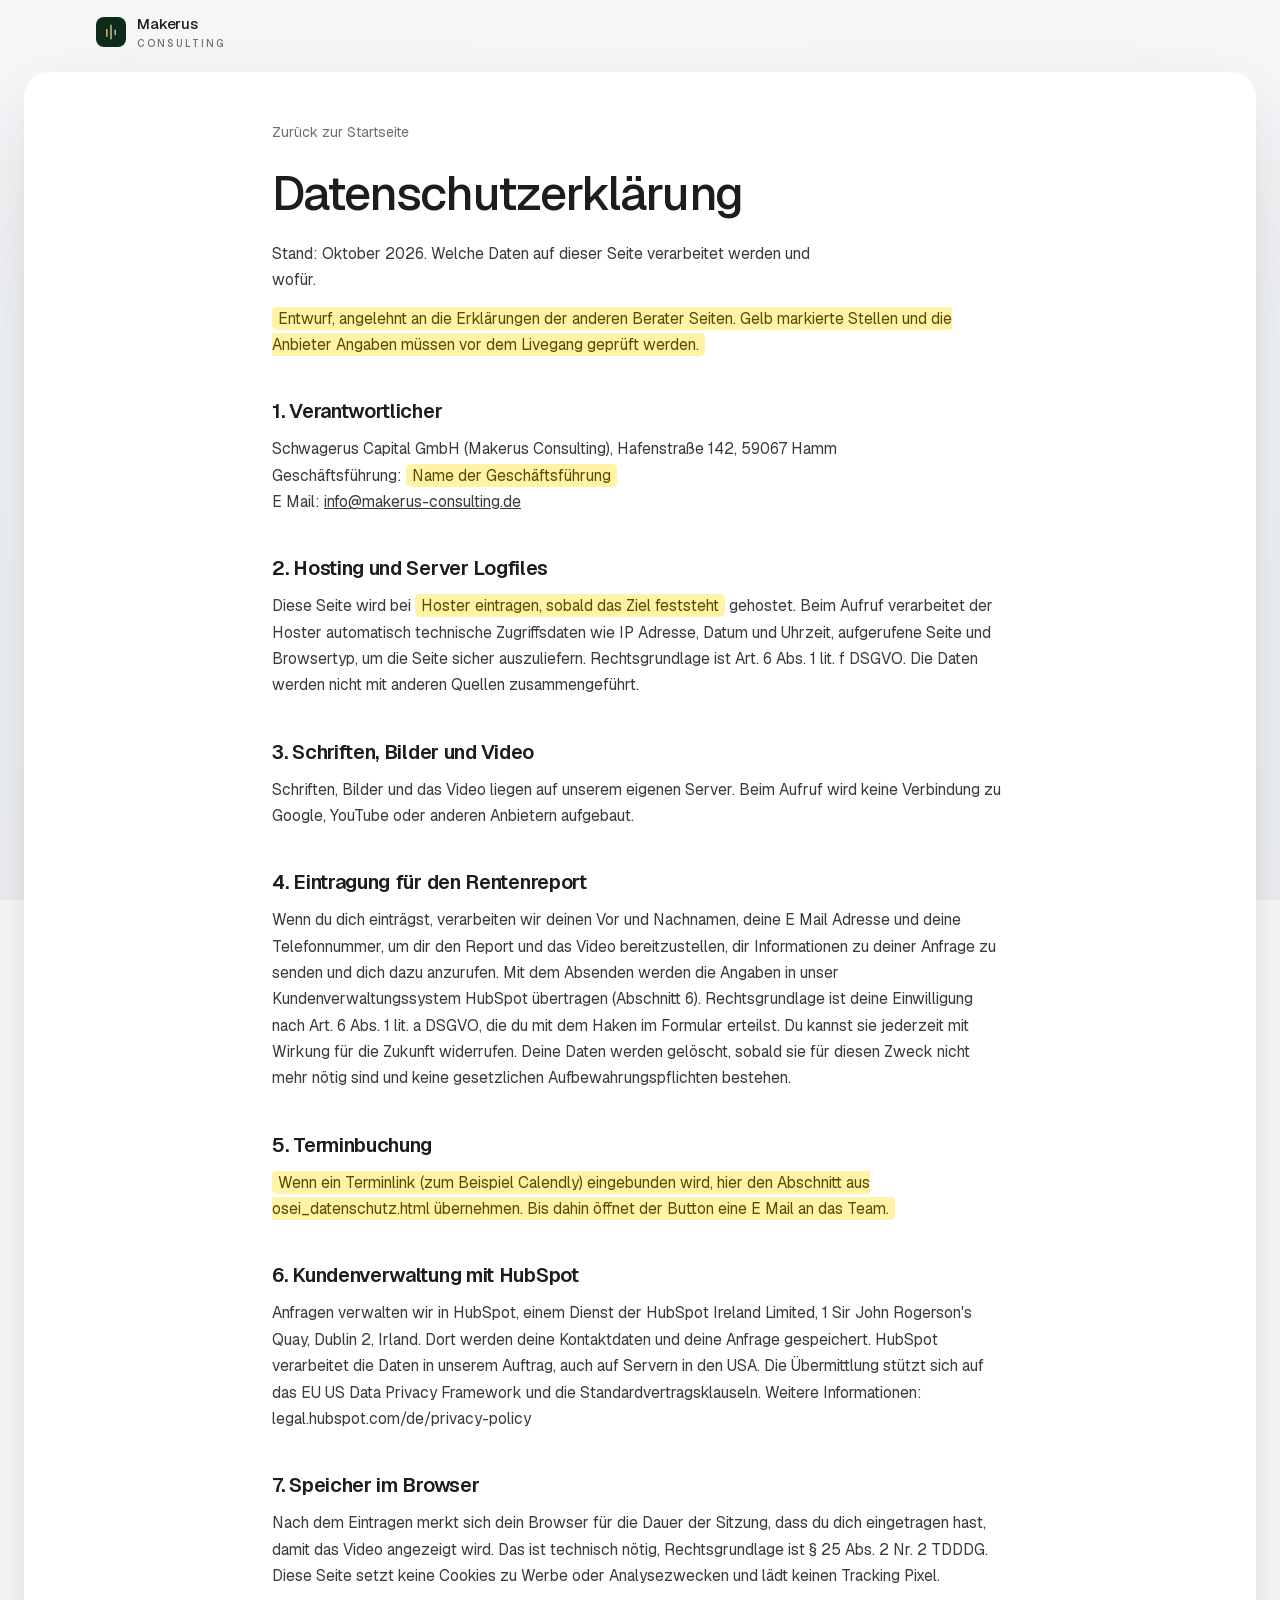
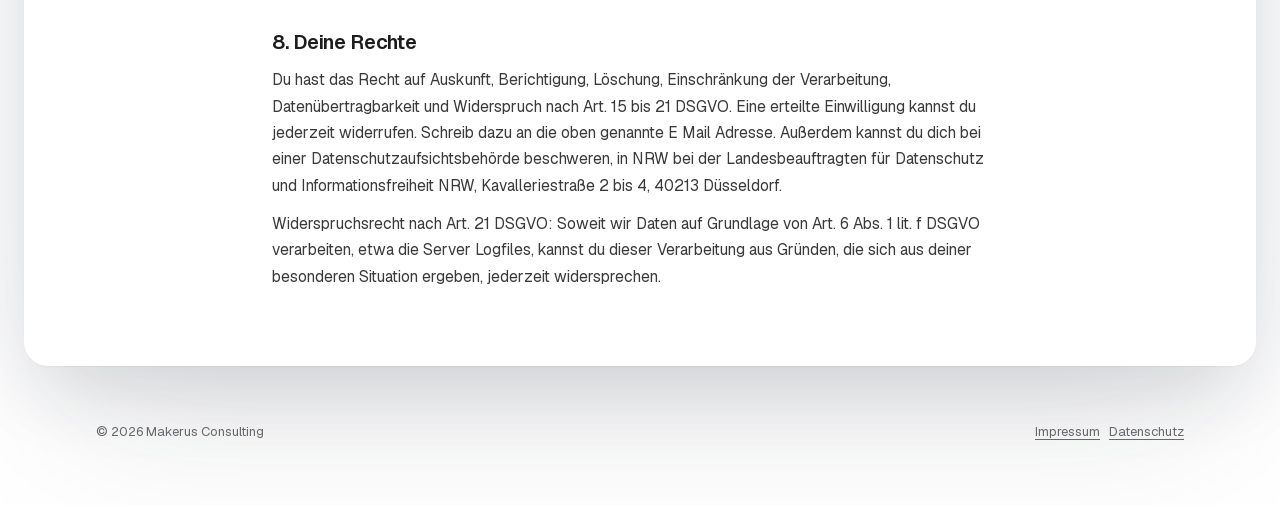
==== datenschutz.html @ aeb160dc "Opt-in Seite Vermieter werden Co-Authored-By: Claude Opus 5.5 <noreply@anthropic.com>" ====
<!doctype html>
<html lang="de">
<head>
<meta charset="utf-8">
<meta name="viewport" content="width=device-width,initial-scale=1">
<title>Datenschutz · Makerus Consulting</title>
<meta name="robots" content="noindex,nofollow">
<link rel="icon" href="data:image/svg+xml,%3Csvg xmlns='http://www.w3.org/2000/svg' viewBox='0 0 32 32'%3E%3Crect width='32' height='32' rx='8' fill='%230f291a'/%3E%3Cg stroke='%23c8bd8f' stroke-width='2' stroke-linecap='round'%3E%3Cpath d='M10 22V12M16 24V8M22 20V13'/%3E%3C/g%3E%3C/svg%3E">
<link rel="stylesheet" href="assets/site.css">
</head>
<body>
<header class="site-header"><div class="wrap in">
  <a class="brand" href="index.html"><span class="mark"><svg viewBox="0 0 24 24" fill="none" stroke="#c8bd8f" stroke-width="1.8" stroke-linecap="round"><path d="M7 17V9M12 20V4M17 15V10"/></svg></span><span>Makerus<small>CONSULTING</small></span></a>
</div></header>
<main class="sheet"><div class="wrap"><article class="doc">
<a class="back" href="index.html">Zurück zur Startseite</a>
<h1 class="display">Datenschutzerklärung</h1>
<p class="lead">Stand: Oktober 2026. Welche Daten auf dieser Seite verarbeitet werden und wofür.</p>
<p class="small"><mark class="luecke">Entwurf, angelehnt an die Erklärungen der anderen Berater Seiten. Gelb markierte Stellen und die Anbieter Angaben müssen vor dem Livegang geprüft werden.</mark></p>

<h2>1. Verantwortlicher</h2>
<p>Schwagerus Capital GmbH (Makerus Consulting), Hafenstraße 142, 59067 Hamm<br>Geschäftsführung: <mark class="luecke">Name der Geschäftsführung</mark><br>E Mail: <a data-mail href="#">info@makerus-consulting.de</a></p>

<h2>2. Hosting und Server Logfiles</h2>
<p>Diese Seite wird bei <mark class="luecke">Hoster eintragen, sobald das Ziel feststeht</mark> gehostet. Beim Aufruf verarbeitet der Hoster automatisch technische Zugriffsdaten wie IP Adresse, Datum und Uhrzeit, aufgerufene Seite und Browsertyp, um die Seite sicher auszuliefern. Rechtsgrundlage ist Art. 6 Abs. 1 lit. f DSGVO. Die Daten werden nicht mit anderen Quellen zusammengeführt.</p>

<h2>3. Schriften, Bilder und Video</h2>
<p>Schriften, Bilder und das Video liegen auf unserem eigenen Server. Beim Aufruf wird keine Verbindung zu Google, YouTube oder anderen Anbietern aufgebaut.</p>

<h2>4. Eintragung für den Rentenreport</h2>
<p>Wenn du dich einträgst, verarbeiten wir deinen Vor und Nachnamen, deine E Mail Adresse und deine Telefonnummer, um dir den Report und das Video bereitzustellen, dir Informationen zu deiner Anfrage zu senden und dich dazu anzurufen. Mit dem Absenden werden die Angaben in unser Kundenverwaltungssystem HubSpot übertragen (Abschnitt 6). Rechtsgrundlage ist deine Einwilligung nach Art. 6 Abs. 1 lit. a DSGVO, die du mit dem Haken im Formular erteilst. Du kannst sie jederzeit mit Wirkung für die Zukunft widerrufen. Deine Daten werden gelöscht, sobald sie für diesen Zweck nicht mehr nötig sind und keine gesetzlichen Aufbewahrungspflichten bestehen.</p>

<h2>5. Terminbuchung</h2>
<p><mark class="luecke">Wenn ein Terminlink (zum Beispiel Calendly) eingebunden wird, hier den Abschnitt aus osei_datenschutz.html übernehmen. Bis dahin öffnet der Button eine E Mail an das Team.</mark></p>

<h2>6. Kundenverwaltung mit HubSpot</h2>
<p>Anfragen verwalten wir in HubSpot, einem Dienst der HubSpot Ireland Limited, 1 Sir John Rogerson's Quay, Dublin 2, Irland. Dort werden deine Kontaktdaten und deine Anfrage gespeichert. HubSpot verarbeitet die Daten in unserem Auftrag, auch auf Servern in den USA. Die Übermittlung stützt sich auf das EU US Data Privacy Framework und die Standardvertragsklauseln. Weitere Informationen: legal.hubspot.com/de/privacy-policy</p>

<h2>7. Speicher im Browser</h2>
<p>Nach dem Eintragen merkt sich dein Browser für die Dauer der Sitzung, dass du dich eingetragen hast, damit das Video angezeigt wird. Das ist technisch nötig, Rechtsgrundlage ist § 25 Abs. 2 Nr. 2 TDDDG. Diese Seite setzt keine Cookies zu Werbe oder Analysezwecken und lädt keinen Tracking Pixel.</p>

<h2>8. Deine Rechte</h2>
<p>Du hast das Recht auf Auskunft, Berichtigung, Löschung, Einschränkung der Verarbeitung, Datenübertragbarkeit und Widerspruch nach Art. 15 bis 21 DSGVO. Eine erteilte Einwilligung kannst du jederzeit widerrufen. Schreib dazu an die oben genannte E Mail Adresse. Außerdem kannst du dich bei einer Datenschutzaufsichtsbehörde beschweren, in NRW bei der Landesbeauftragten für Datenschutz und Informationsfreiheit NRW, Kavalleriestraße 2 bis 4, 40213 Düsseldorf.</p>
<p>Widerspruchsrecht nach Art. 21 DSGVO: Soweit wir Daten auf Grundlage von Art. 6 Abs. 1 lit. f DSGVO verarbeiten, etwa die Server Logfiles, kannst du dieser Verarbeitung aus Gründen, die sich aus deiner besonderen Situation ergeben, jederzeit widersprechen.</p>

</article></div></main>
<footer class="site-footer"><div class="row"><div>© 2026 Makerus Consulting</div><div><a href="impressum.html">Impressum</a> &nbsp; <a href="datenschutz.html">Datenschutz</a></div></div></footer>
<script src="assets/config.js"></script><script src="assets/site.js"></script>
</body>
</html>
---- assets/site.css ----
/* Rentenreport Landingpage für Robert Schwagerus / Makerus Consulting.
   Gerüst von krmqntno.github.io: heller Studioboden, weißes Blatt mit weichem
   Schatten, Geist 500 eng gesetzt, grauer Instrument Serif Nachsatz.
   Farben von Makerus, aus dem Cover des Reports gemessen. */

@font-face{font-family:Geist;font-style:normal;font-weight:100 900;font-display:swap;src:url(fonts/geist-cyrillic.woff2) format("woff2");unicode-range:U+460-52F,U+1C80-1C8A,U+20B4,U+2DE0-2DFF,U+A640-A69F,U+FE2E-FE2F}
@font-face{font-family:Geist;font-style:normal;font-weight:100 900;font-display:swap;src:url(fonts/geist-latin-ext.woff2) format("woff2");unicode-range:U+100-2BA,U+2BD-2C5,U+2C7-2CC,U+2CE-2D7,U+2DD-2FF,U+304,U+308,U+329,U+1D00-1DBF,U+1E00-1E9F,U+1EF2-1EFF,U+2020,U+20A0-20AB,U+20AD-20C0,U+2113,U+2C60-2C7F,U+A720-A7FF}
@font-face{font-family:Geist;font-style:normal;font-weight:100 900;font-display:swap;src:url(fonts/geist-latin.woff2) format("woff2");unicode-range:U+??,U+131,U+152-153,U+2BB-2BC,U+2C6,U+2DA,U+2DC,U+304,U+308,U+329,U+2000-206F,U+20AC,U+2122,U+2191,U+2193,U+2212,U+2215,U+FEFF,U+FFFD}
@font-face{font-family:"Instrument Serif";font-style:italic;font-weight:400;font-display:swap;src:url(fonts/instrument-serif-italic-latin-ext.woff2) format("woff2");unicode-range:U+100-2BA,U+2BD-2C5,U+2C7-2CC,U+2CE-2D7,U+2DD-2FF,U+304,U+308,U+329,U+1D00-1DBF,U+1E00-1E9F,U+1EF2-1EFF,U+2020,U+20A0-20AB,U+20AD-20C0,U+2113,U+2C60-2C7F,U+A720-A7FF}
@font-face{font-family:"Instrument Serif";font-style:italic;font-weight:400;font-display:swap;src:url(fonts/instrument-serif-italic-latin.woff2) format("woff2");unicode-range:U+??,U+131,U+152-153,U+2BB-2BC,U+2C6,U+2DA,U+2DC,U+304,U+308,U+329,U+2000-206F,U+20AC,U+2122,U+2191,U+2193,U+2212,U+2215,U+FEFF,U+FFFD}

:root{
  --bg:#fff; --fg:#1d1d1f; --muted:#6e6e73; --border:#e5e5ea; --secondary:#f5f5f7;
  --page:#f2f3f6; --floor-mid:#f9fbfb; --tail:#8b8b92; --ink:26,33,51;
  --green:#0f291a; --green-2:#17402b; --green-3:#245a3c;
  --gold:#c8bd8f; --gold-ink:#7d7343; --gold-soft:#f4f0e1;
  --danger:#c0392b;
  --font-sans:Geist,-apple-system,BlinkMacSystemFont,"Helvetica Neue",Arial,sans-serif;
  --font-serif:"Instrument Serif",Georgia,serif;
}
*{box-sizing:border-box;border-color:var(--border)}
html{scroll-behavior:smooth;scroll-padding-top:5rem}
html,body{overflow-x:clip}
body{
  margin:0;color:var(--fg);font-family:var(--font-sans);-webkit-font-smoothing:antialiased;
  background:radial-gradient(120% 90% at 50% 45%,var(--floor-mid) 0%,var(--page) 100%) fixed;
  line-height:1.5;
}
img,video{max-width:100%;display:block}
a{color:inherit}
button{font:inherit;cursor:pointer}
.wrap{width:100%;max-width:72rem;margin:0 auto;padding:0 20px}
.hero-grid,.numbers,.teaser,.person,.vgrid,.paths,.cards,.next,.stats{grid-template-columns:minmax(0,1fr)}
@media(min-width:640px){.wrap{padding:0 32px}}

/* Typografie */
.display{font-weight:500;letter-spacing:-.035em;line-height:1.04;margin:0}
.tail{font-family:var(--font-serif);font-style:italic;font-weight:400;color:var(--tail);letter-spacing:-.01em;font-size:1.1em;line-height:1.05}
.display .tail{padding-bottom:.1em}
.eyebrow{font-size:12px;font-weight:600;letter-spacing:.16em;text-transform:uppercase;color:var(--gold-ink);margin:0 0 18px;display:flex;align-items:center;gap:10px}
.eyebrow::before{content:"";width:28px;height:2px;background:var(--gold);border-radius:2px}
h2.display{font-size:clamp(30px,4.6vw,48px)}
.lead{font-size:clamp(17px,2vw,19px);line-height:1.6;color:var(--muted);max-width:34rem;margin:0}
.small{font-size:13px;line-height:1.55;color:var(--muted)}
mark.luecke{background:#fff3a8;color:#5a4a00;padding:1px 6px;border-radius:5px}

/* Kopf */
.site-header{position:sticky;top:0;z-index:50;transition:background .25s,backdrop-filter .25s}
.site-header.scrolled{background:rgba(246,247,249,.78);backdrop-filter:blur(20px);-webkit-backdrop-filter:blur(20px)}
.site-header .in{display:flex;height:64px;align-items:center;justify-content:space-between}
.brand{display:inline-flex;align-items:center;gap:11px;text-decoration:none;font-size:15px;font-weight:500;letter-spacing:-.01em}
.mark{display:inline-flex;width:30px;height:30px;border-radius:8px;background:var(--green);align-items:center;justify-content:center}
.mark svg{width:20px;height:20px}
.brand small{display:block;font-size:10px;letter-spacing:.2em;color:var(--muted);font-weight:500;margin-top:1px}
.nav{display:none;gap:28px}
.nav a{font-size:14px;color:var(--muted);text-decoration:none;transition:color .2s}
.nav a:hover{color:var(--fg)}
@media(min-width:860px){.nav{display:flex}}
.pill-sm{display:none;height:38px;align-items:center;padding:0 18px;border-radius:999px;background:var(--green);color:#fff;font-size:14px;font-weight:500;text-decoration:none;transition:filter .2s}
.pill-sm:hover{filter:brightness(1.3)}
@media(min-width:640px){.pill-sm{display:inline-flex}}

/* Das Blatt */
.sheet{
  position:relative;margin:8px auto 0;width:calc(100% - 24px);max-width:1280px;background:var(--bg);border-radius:20px;
  box-shadow:0 1px 2px rgba(var(--ink),.04),0 30px 80px -10px rgba(var(--ink),.14),0 80px 160px -40px rgba(var(--ink),.12);
}
@media(min-width:640px){.sheet{width:calc(100% - 48px);border-radius:24px}}
section{position:relative}
.band{padding:72px 0}
@media(min-width:760px){.band{padding:104px 0}}
.band + .band{border-top:1px solid var(--border)}
.head{margin-bottom:44px;max-width:44rem}
.head .lead{margin-top:18px}
.display + .lead{margin-top:22px}

/* Buttons */
.btn{
  display:inline-flex;height:54px;align-items:center;justify-content:center;gap:10px;padding:0 30px;border:0;border-radius:999px;
  background:var(--green);color:#fff;font-size:16px;font-weight:500;text-decoration:none;
  box-shadow:0 10px 24px -8px rgba(15,41,26,.5);transition:filter .2s,transform .15s;
}
.btn:hover{filter:brightness(1.35)}
.btn:active{transform:scale(.98)}
.btn[disabled]{opacity:.6;pointer-events:none}
.btn.ghost{background:#fff;color:var(--fg);border:1px solid var(--border);box-shadow:none}
.btn.ghost:hover{background:var(--secondary);filter:none}
.btn.gold{background:var(--gold);color:var(--green);box-shadow:0 10px 24px -8px rgba(125,115,67,.5)}
.btn.block{width:100%}
.btn svg{width:18px;height:18px}

/* Hero */
.hero{padding:44px 0 56px}
@media(min-width:760px){.hero{padding:76px 0 88px}}
.hero-grid{display:grid;gap:48px;align-items:center}
@media(min-width:980px){.hero-grid{grid-template-columns:minmax(0,1.02fr) minmax(0,.98fr);gap:32px;align-items:start}.hero-grid .stage{margin-top:8px}}
.hero h1{font-size:clamp(28px,8.3vw,64px)}
@media(min-width:980px){.hero h1{font-size:clamp(40px,3.7vw,56px)}}
.hero .lead{margin-top:22px}
.hero-facts{display:flex;flex-wrap:wrap;gap:8px 18px;margin:26px 0 0;padding:0;list-style:none;font-size:14px;color:var(--muted)}
.hero-facts li{display:inline-flex;align-items:center;gap:8px}
.hero-facts svg{width:16px;height:16px;color:var(--green-3)}

/* Formular */
.lead-card{
  margin-top:30px;padding:22px;max-width:30rem;border:1px solid var(--border);border-radius:22px;background:#fff;
  box-shadow:0 12px 30px -12px rgba(var(--ink),.22);
}
.lead-card h3{margin:0 0 4px;font-size:17px;font-weight:600;letter-spacing:-.01em}
.lead-card .sub{margin:0 0 16px;font-size:14px;color:var(--muted)}
.field{margin-bottom:12px}
.field label.lbl{display:block;margin-bottom:6px;font-size:13px;font-weight:500;color:#3a3a3c}
.field input[type=text],.field input[type=email],.field input[type=tel]{
  width:100%;height:52px;padding:0 16px;border:1px solid var(--border);border-radius:14px;background:#fff;color:var(--fg);
  font:inherit;font-size:16px;transition:border-color .2s,box-shadow .2s;
}
.field input:focus{outline:none;border-color:var(--green-3);box-shadow:0 0 0 4px rgba(36,90,60,.14)}
.field.err input{border-color:var(--danger);box-shadow:0 0 0 4px rgba(192,57,43,.1)}
.msg{display:none;margin:6px 2px 0;font-size:13px;color:var(--danger)}
.field.err .msg{display:block}
.consent{display:flex;gap:11px;align-items:flex-start;margin:14px 0 16px;font-size:12.5px;line-height:1.5;color:var(--muted);cursor:pointer}
.consent input{appearance:none;-webkit-appearance:none;flex:none;width:20px;height:20px;margin:1px 0 0;border:1.5px solid #c7c7cc;border-radius:6px;background:#fff;display:grid;place-content:center;cursor:pointer;transition:all .15s}
.consent input::after{content:"";width:10px;height:10px;transform:scale(0);transition:transform .15s;background:#fff;clip-path:polygon(14% 44%,0 65%,50% 100%,100% 16%,80% 0%,43% 62%)}
.consent input:checked{background:var(--green);border-color:var(--green)}
.consent input:checked::after{transform:scale(1)}
.consent.err{color:var(--danger)}
.consent.err input{border-color:var(--danger)}
.consent a{color:var(--fg)}
.form-note{margin:12px 0 0;font-size:12px;color:var(--muted);text-align:center}
.form-error{display:none;margin:12px 0 0;padding:12px 14px;border-radius:12px;background:#fdecea;color:#8a2a1e;font-size:13.5px}
.form-error.on{display:block}

/* Cover Bühne */
.stage{position:relative;height:470px;margin-top:-18px;perspective:1700px;display:flex;align-items:center;justify-content:center}
@media(min-width:980px){.stage{height:640px;margin-top:0}}
.book{
  --rx:7deg;--ry:-22deg;
  position:relative;width:min(290px,64vw);aspect-ratio:1272/1800;transform-style:preserve-3d;
  transform:rotateX(var(--rx)) rotateY(var(--ry)) rotateZ(1.5deg);transition:transform .25s ease-out;
  animation:float 7s ease-in-out infinite;
}
@media(min-width:980px){.book{width:340px}}
@keyframes float{0%,100%{translate:0 0}50%{translate:0 -12px}}
.book .face{position:absolute;inset:0;border-radius:4px 8px 8px 4px;overflow:hidden;backface-visibility:hidden;box-shadow:0 0 0 1px rgba(15,41,26,.18)}
.book .face img{width:100%;height:100%;object-fit:cover}
.book .face::after{content:"";position:absolute;inset:0;background:linear-gradient(105deg,rgba(255,255,255,.2) 0%,transparent 32%,transparent 70%,rgba(0,0,0,.18) 100%);pointer-events:none}
.book .pages{position:absolute;top:2px;bottom:2px;right:0;width:20px;transform-origin:left center;transform:rotateY(90deg);
  background:repeating-linear-gradient(90deg,#f4f0e1 0 2px,#d7d1b9 2px 3px);border-radius:0 3px 3px 0}
.book .back{position:absolute;inset:0;transform:translateZ(-20px);background:var(--green);border-radius:4px 8px 8px 4px}
.book-shadow{position:absolute;left:50%;bottom:6%;width:62%;height:36px;transform:translateX(-46%);background:radial-gradient(closest-side,rgba(var(--ink),.34),transparent);filter:blur(10px);animation:shadowp 7s ease-in-out infinite}
@keyframes shadowp{0%,100%{opacity:1;scale:1}50%{opacity:.7;scale:.94}}
.tile{
  position:absolute;z-index:3;padding:14px 18px;border:1px solid var(--border);border-radius:18px;background:#fff;
  box-shadow:0 2px 4px rgba(var(--ink),.08),0 18px 40px -8px rgba(var(--ink),.3);
  transform:translate3d(calc(var(--px,0)*var(--d,10)*1px),calc(var(--py,0)*var(--d,10)*1px),0);transition:transform .25s ease-out;
}
.tile b{display:block;font-size:30px;font-weight:500;letter-spacing:-.035em;line-height:1.05;font-variant-numeric:tabular-nums}
.tile span{display:block;margin-top:4px;font-size:12.5px;color:var(--muted);max-width:11rem;line-height:1.35}
.tile.gap{top:8%;left:0;--d:14}
.tile.gap b{color:var(--green-3)}
.tile.rente{bottom:14%;left:-2%;--d:-10}
.tile.bedarf{top:30%;right:-2%;--d:18}
@media(max-width:979px){.tile.gap{left:2%}.tile.rente{left:2%}.tile.bedarf{right:2%}}
@media(max-width:520px){.tile{padding:10px 13px}.tile b{font-size:23px}.tile span{font-size:11.5px;max-width:8.5rem}.tile.bedarf{top:4%;right:0}.tile.gap{top:34%}.tile.rente{bottom:8%}}

/* Zahlen */
.numbers{display:grid;gap:44px}
@media(min-width:980px){.numbers{grid-template-columns:minmax(0,.9fr) minmax(0,1.1fr);gap:72px;align-items:center}}
.gapchart{padding:28px;border:1px solid var(--border);border-radius:24px;background:#fff;box-shadow:0 12px 30px -12px rgba(var(--ink),.18)}
.gapchart .cap{display:flex;justify-content:space-between;align-items:baseline;font-size:13px;color:var(--muted);margin-bottom:12px}
.bar{display:flex;height:76px;border-radius:16px;overflow:hidden;background:var(--secondary)}
.bar .seg{display:flex;flex-direction:column;justify-content:center;padding:0 18px;width:0;transition:width 1.2s cubic-bezier(.2,.8,.2,1);overflow:hidden;white-space:nowrap}
.bar .seg b{font-size:22px;font-weight:500;letter-spacing:-.03em;line-height:1.1}
.bar .seg small{font-size:12px;opacity:.78}
.bar .rente{background:var(--green);color:#fff}
.bar .luecke{background:repeating-linear-gradient(135deg,var(--gold) 0 10px,#d6cca3 10px 20px);color:var(--green)}
.in .bar .rente{width:74%}
.in .bar .luecke{width:26%;transition-delay:.35s}
.ledger{margin:24px 0 0;padding:0;list-style:none}
.ledger li{display:flex;justify-content:space-between;gap:16px;padding:13px 0;border-top:1px solid var(--border);font-size:15px}
.ledger li span:first-child{color:var(--muted)}
.ledger li b{font-weight:500;font-variant-numeric:tabular-nums}
.ledger li.key{color:var(--green-3)}
.ledger li.key span:first-child{color:var(--green-3);font-weight:500}
.ledger li.key b{font-weight:600}
.foot{margin:18px 0 0}

/* Zeilen Tabelle */
.table-wrap{border:1px solid var(--border);border-radius:24px;overflow:hidden;background:#fff;box-shadow:0 12px 30px -12px rgba(var(--ink),.14)}
table.rows{width:100%;border-collapse:collapse;font-variant-numeric:tabular-nums}
table.rows th,table.rows td{padding:16px 18px;text-align:right;font-size:15px;border-bottom:1px solid var(--border)}
table.rows th:first-child,table.rows td:first-child{text-align:left}
table.rows thead th{font-size:11px;letter-spacing:.12em;text-transform:uppercase;color:var(--muted);font-weight:600;background:var(--secondary);padding:14px 18px}
table.rows tbody tr:last-child td{border-bottom:0}
table.rows td:last-child{font-weight:600;color:var(--green-3)}
table.rows tr.hl td{background:var(--gold-soft);font-weight:500}
table.rows tr.hl td:first-child{box-shadow:inset 3px 0 0 var(--gold-ink)}
@media(max-width:620px){table.rows th,table.rows td{padding:13px 10px;font-size:13px}table.rows thead th{font-size:9.5px;letter-spacing:.06em}}

/* Zwei Wege */
.paths{display:grid;gap:16px}
@media(min-width:820px){.paths{grid-template-columns:1fr 1fr;gap:20px}}
.path{padding:30px;border:1px solid var(--border);border-radius:24px;background:#fff}
.path.b{background:var(--green);border-color:var(--green);color:#fff;box-shadow:0 30px 60px -24px rgba(15,41,26,.55)}
.path .tag{font-size:11px;font-weight:600;letter-spacing:.16em;text-transform:uppercase;color:var(--gold-ink)}
.path.b .tag{color:var(--gold)}
.path h3{margin:10px 0 18px;font-size:22px;font-weight:500;letter-spacing:-.02em}
.path .big{font-size:clamp(40px,5vw,56px);font-weight:500;letter-spacing:-.04em;line-height:1;font-variant-numeric:tabular-nums}
.path p{margin:12px 0 0;font-size:15px;color:var(--muted)}
.path.b p{color:rgba(255,255,255,.72)}
.path .calc{margin-top:18px;padding-top:16px;border-top:1px solid var(--border);font-size:14px;color:var(--muted)}
.path.b .calc{border-color:rgba(255,255,255,.16);color:rgba(255,255,255,.72)}

/* Inhalt */
.cards{display:grid;gap:14px}
@media(min-width:640px){.cards{grid-template-columns:1fr 1fr}}
@media(min-width:980px){.cards{grid-template-columns:repeat(3,1fr)}}
.card{padding:26px;border:1px solid var(--border);border-radius:22px;background:#fff;transition:transform .25s,box-shadow .25s}
.card:hover{transform:translateY(-3px);box-shadow:0 18px 40px -14px rgba(var(--ink),.2)}
.card .pg{display:inline-flex;height:26px;align-items:center;padding:0 11px;border-radius:999px;background:var(--gold-soft);color:var(--gold-ink);font-size:12px;font-weight:600;letter-spacing:.04em}
.card h3{margin:16px 0 8px;font-size:20px;font-weight:500;letter-spacing:-.02em}
.card p{margin:0;font-size:15px;line-height:1.55;color:var(--muted)}

/* Video Teaser */
.teaser{display:grid;gap:36px;align-items:center}
@media(min-width:980px){.teaser{grid-template-columns:minmax(0,.9fr) minmax(0,1.1fr);gap:64px}}
.locked{position:relative;aspect-ratio:16/9;border-radius:22px;overflow:hidden;background:var(--green);box-shadow:0 30px 60px -24px rgba(15,41,26,.5);cursor:pointer;border:0;padding:0;width:100%;display:block}
.locked img{width:100%;height:100%;object-fit:cover;filter:blur(7px) saturate(.9);transform:scale(1.06)}
.locked::after{content:"";position:absolute;inset:0;background:linear-gradient(180deg,rgba(15,41,26,.25),rgba(15,41,26,.65))}
.locked .ctr{position:absolute;inset:0;z-index:2;display:flex;flex-direction:column;align-items:center;justify-content:center;gap:12px;color:#fff;text-align:center;padding:20px}
.locked .lock{display:grid;place-items:center;width:68px;height:68px;border-radius:50%;background:rgba(255,255,255,.14);backdrop-filter:blur(10px);-webkit-backdrop-filter:blur(10px);border:1px solid rgba(255,255,255,.3)}
.locked .lock svg{width:26px;height:26px}
.locked .ctr b{font-size:18px;font-weight:500;letter-spacing:-.01em}
.locked .ctr span{font-size:13px;opacity:.78}
.dur{position:absolute;z-index:2;right:14px;bottom:14px;padding:4px 10px;border-radius:8px;background:rgba(0,0,0,.55);color:#fff;font-size:12px;font-weight:500;font-variant-numeric:tabular-nums}
.checks{margin:26px 0 0;padding:0;list-style:none;display:grid;gap:12px}
.checks li{display:flex;gap:12px;align-items:flex-start;font-size:16px}
.checks svg{flex:none;width:22px;height:22px;margin-top:1px;color:var(--green-3)}

/* Robert */
.person{display:grid;gap:40px;align-items:center}
@media(min-width:900px){.person{grid-template-columns:minmax(0,.8fr) minmax(0,1.2fr);gap:72px}}
.portrait{position:relative;max-width:380px;border-radius:24px;overflow:hidden;box-shadow:0 30px 60px -24px rgba(var(--ink),.35)}
.portrait img{width:100%;height:auto;aspect-ratio:1/1.08;object-fit:cover;object-position:50% 18%}
.slogan{margin:26px 0 0}
.stats{display:grid;gap:12px;margin-top:34px}
@media(min-width:640px){.stats{grid-template-columns:repeat(3,1fr)}}
.stat{padding:18px 20px;border:1px solid var(--border);border-radius:18px;background:#fff;box-shadow:0 12px 30px -12px rgba(var(--ink),.18)}
.stat b{display:block;font-size:32px;font-weight:500;letter-spacing:-.035em;line-height:1.05;font-variant-numeric:tabular-nums}
.stat span{display:block;margin-top:6px;font-size:13.5px;color:var(--muted);line-height:1.4}

/* FAQ */
.faq{max-width:52rem}
details{border-top:1px solid var(--border)}
details:last-child{border-bottom:1px solid var(--border)}
summary{display:flex;justify-content:space-between;align-items:center;gap:20px;padding:22px 0;font-size:18px;font-weight:500;letter-spacing:-.015em;cursor:pointer;list-style:none}
summary::-webkit-details-marker{display:none}
summary svg{flex:none;width:20px;height:20px;color:var(--muted);transition:transform .25s}
details[open] summary svg{transform:rotate(45deg)}
details p{margin:0 0 24px;max-width:42rem;font-size:16px;line-height:1.65;color:var(--muted)}

/* Abschluss */
.final{margin:56px 0 0;padding:44px 24px;border-radius:24px;background:var(--green);color:#fff;text-align:center;position:relative;overflow:hidden}
@media(min-width:760px){.final{padding:72px 48px}}
.final::before{content:"";position:absolute;inset:-40% -10% auto -10%;height:80%;background:radial-gradient(closest-side,rgba(200,189,143,.22),transparent);pointer-events:none}
.final .tail{color:var(--gold)}
.final h2{position:relative;font-size:clamp(30px,4.6vw,48px);margin:0 auto}
.final .lead{position:relative;color:rgba(255,255,255,.72);margin:18px auto 0}
.final .lead-card{position:relative;margin:30px auto 0;text-align:left;color:var(--fg)}

/* Fuß */
.site-footer{max-width:72rem;margin:0 auto;padding:44px 20px 56px;font-size:13px;color:var(--muted)}
@media(min-width:640px){.site-footer{padding:56px 32px 64px}}
.site-footer .row{display:flex;flex-wrap:wrap;justify-content:space-between;gap:16px 40px}
.site-footer a{color:var(--muted);text-underline-offset:3px}
.site-footer a:hover{color:var(--fg)}
.site-footer .legal{margin:22px 0 0;max-width:46rem;line-height:1.6}
.by{margin-top:22px;padding-top:18px;border-top:1px solid #dcdde2;font-size:12.5px}

/* Video Seite */
.steps{display:flex;flex-wrap:wrap;gap:8px;margin:0 0 26px;padding:0;list-style:none}
.steps li{display:inline-flex;align-items:center;gap:9px;height:34px;padding:0 14px 0 6px;border:1px solid var(--border);border-radius:999px;background:#fff;font-size:13px;color:var(--muted)}
.steps li i{display:grid;place-items:center;width:22px;height:22px;border-radius:50%;background:var(--secondary);font-style:normal;font-size:11.5px;font-weight:600}
.steps li.on{color:var(--fg);border-color:#cfd3d9}
.steps li.on i{background:var(--green);color:#fff}
.thanks{padding:36px 0 56px}
@media(min-width:760px){.thanks{padding:64px 0 80px}}
.thanks h1{font-size:clamp(36px,5.4vw,60px)}
.vgrid{display:grid;gap:28px;margin-top:40px}
@media(min-width:1000px){.vgrid{grid-template-columns:minmax(0,1.7fr) minmax(0,1fr);align-items:start}}
.player{position:relative;aspect-ratio:16/9;border-radius:22px;overflow:hidden;background:#000;box-shadow:0 30px 70px -24px rgba(var(--ink),.45)}
.player video{width:100%;height:100%;object-fit:contain;background:#000}
.player .play{position:absolute;inset:0;z-index:2;display:grid;place-items:center;border:0;background:linear-gradient(180deg,rgba(15,41,26,.12),rgba(15,41,26,.5));cursor:pointer;transition:opacity .3s}
.player .play span{display:grid;place-items:center;width:88px;height:88px;border-radius:50%;background:#fff;box-shadow:0 20px 40px -10px rgba(0,0,0,.5);transition:transform .2s}
.player .play:hover span{transform:scale(1.07)}
.player .play svg{width:30px;height:30px;margin-left:4px;color:var(--green)}
.player.started .play{opacity:0;pointer-events:none}
.vmeta{display:flex;flex-wrap:wrap;justify-content:space-between;gap:8px 20px;margin:14px 2px 0;font-size:14px;color:var(--muted)}
.side{display:grid;gap:16px}
.box{padding:22px;border:1px solid var(--border);border-radius:22px;background:#fff;box-shadow:0 12px 30px -12px rgba(var(--ink),.16)}
.box h3{margin:0 0 6px;font-size:17px;font-weight:600;letter-spacing:-.01em}
.box p{margin:0;font-size:14.5px;color:var(--muted);line-height:1.55}
.pdfbox{display:grid;grid-template-columns:84px 1fr;gap:16px;align-items:center}
.pdfbox img{width:84px;aspect-ratio:1272/1800;object-fit:cover;border-radius:4px;box-shadow:0 10px 24px -8px rgba(15,41,26,.5)}
.pdfbox .btn{height:44px;margin-top:12px;padding:0 20px;font-size:14.5px}
.todo{margin:12px 0 0;padding:0;list-style:none;display:grid;gap:8px;font-size:14.5px}
.todo li{display:flex;gap:10px;color:#3a3a3c}
.todo svg{flex:none;width:18px;height:18px;margin-top:2px;color:var(--green-3)}
.next{margin-top:44px;padding:36px 28px;border-radius:24px;background:var(--green);color:#fff;display:grid;gap:26px;align-items:center;transition:box-shadow .6s,transform .6s}
@media(min-width:860px){.next{grid-template-columns:1.3fr 1fr;padding:48px;gap:48px}}
.next.pulse{box-shadow:0 0 0 6px rgba(200,189,143,.45),0 40px 80px -30px rgba(15,41,26,.6)}
.next h2{margin:0;font-size:clamp(28px,4vw,40px)}
.next .tail{color:var(--gold)}
.next p{margin:14px 0 0;color:rgba(255,255,255,.74);font-size:16px;line-height:1.6}
.next .acts{display:grid;gap:12px}
.next iframe{width:100%;height:640px;border:0;border-radius:16px;background:#fff;margin-top:6px}
.gate{display:none;max-width:34rem;margin:0 auto;padding:80px 0;text-align:center}
.gate.on{display:block}
.gate .lead{margin:16px auto 28px}

/* Rechtstexte */
.doc{max-width:46rem;margin:0 auto;padding:48px 0 64px}
.doc h1{font-size:clamp(32px,5vw,48px);margin-bottom:10px}
.doc h2{margin:38px 0 10px;font-size:20px;font-weight:600;letter-spacing:-.015em}
.doc p,.doc li{font-size:15.5px;line-height:1.7;color:#3a3a3c}
.doc p{margin:0 0 12px}
.back{display:inline-block;margin-bottom:26px;font-size:14px;color:var(--muted);text-decoration:none}
.back:hover{color:var(--fg)}

/* Bewegung */
.js .rv{opacity:0;transform:translateY(16px);transition:opacity .8s cubic-bezier(.2,.8,.2,1),transform .8s cubic-bezier(.2,.8,.2,1);transition-delay:var(--delay,0s)}
.js .rv.in{opacity:1;transform:none}
@media(prefers-reduced-motion:reduce){
  html{scroll-behavior:auto}
  .book,.book-shadow{animation:none}
  .js .rv{opacity:1;transform:none;transition:none}
  .bar .seg{transition:none}
  *{animation-duration:.01ms!important;transition-duration:.01ms!important}
}

.shot *,.shot *::before,.shot *::after{transition:none!important;animation:none!important}

@media(max-width:520px){.bar .seg{padding:0 9px}.bar .seg b{font-size:16px}.bar .seg small{font-size:11px}.gapchart{padding:20px}}

/* ---------- Film auf der Seite (assets/film.js), wie krmqntno.github.io ---------- */
.p3d{transform-style:preserve-3d}
.film-layer{position:fixed;inset:0;z-index:40;pointer-events:none}
.mk-tile{position:absolute;left:0;top:0;transform-origin:top left;border-radius:22%;display:grid;place-items:center}
.mk-tile svg{width:62%;height:62%}
.mk-tile.dark{background:#0f291a;color:#c8bd8f}
.mk-tile.gold{background:#c8bd8f;color:#0f291a}
.mk-tile.light{background:#fff;color:#17402b}
.shadow-tile{box-shadow:0 2px 4px rgba(26,33,51,.08),0 18px 40px -8px rgba(26,33,51,.3)}
.mk-tile.light.shadow-tile{box-shadow:inset 0 0 0 1px rgba(26,33,51,.06),0 2px 4px rgba(26,33,51,.08),0 18px 40px -8px rgba(26,33,51,.3)}
.mk-tile.passer{width:300px;height:300px;filter:blur(10px);transform-origin:center}
.mk-tile.soft-a{filter:blur(26px)}
.mk-tile.soft-b{filter:blur(22px)}
.dof-band{position:absolute;inset-inline:0;pointer-events:none;opacity:0}
.dof-near{bottom:0;height:34vh;backdrop-filter:blur(14px);-webkit-backdrop-filter:blur(14px);mask-image:linear-gradient(to bottom,transparent,#000 75%);-webkit-mask-image:linear-gradient(to bottom,transparent,#000 75%)}
.dof-far{top:0;height:16vh;backdrop-filter:blur(3px);-webkit-backdrop-filter:blur(3px);mask-image:linear-gradient(to top,transparent,#000 80%);-webkit-mask-image:linear-gradient(to top,transparent,#000 80%)}
.floor{background:radial-gradient(120% 90% at 50% 45%,var(--floor-mid) 0%,var(--page) 100%)}
#schluss{position:relative;z-index:10;height:260vh}
.finale-stage{position:sticky;top:0;height:100vh;overflow:hidden}
.finale-title{position:absolute;left:0;right:0;z-index:10;padding:0 20px;text-align:center}
.finale-title h2{margin:16px 0 0;font-size:clamp(30px,3.5vw,50px)}
.finale-title .tail{display:block;margin-top:4px}
.fw{display:inline-block;white-space:pre;opacity:0}
.finale-badge{display:inline-flex;align-items:center;gap:8px;padding:5px 14px 5px 5px;border-radius:999px;background:#fff;font-size:14px;font-weight:500;box-shadow:0 2px 10px rgba(26,33,51,.08)}
.finale-badge .mark{width:22px;height:22px;border-radius:6px;display:inline-grid;place-items:center;color:var(--gold)}
.finale-badge .mark svg{width:16px;height:16px}
.finale-card{position:absolute;left:0;top:0;transform-origin:top left;overflow:hidden;background:#fff;box-shadow:0 50px 110px rgba(26,33,51,calc(.22*var(--land,0)));will-change:transform}
.finale-card img{position:absolute;left:0;top:0;max-width:none;width:1280px}
@media(prefers-reduced-motion:reduce){.dof-band,.film-layer{display:none}}

/* Video Teaser (Kerim 29.10.26): Video größer, Text kleiner, Schloss glänzt, damit man es nicht übersieht */
@media(min-width:980px){.teaser{grid-template-columns:minmax(0,.6fr) minmax(0,1.4fr);gap:48px}}
.teaser h2.display{font-size:clamp(26px,3.2vw,36px)}
.teaser .lead{font-size:16px}
.teaser .checks{font-size:14px}
.locked .ctr b{font-size:clamp(17px,1.8vw,21px)}
.locked .lock{position:relative;overflow:hidden;width:84px;height:84px;color:var(--green);
  background:linear-gradient(135deg,#f3ebc6 0%,var(--gold) 42%,#a3955f 100%);
  border:1px solid rgba(255,255,255,.6);
  animation:lockPulse 2.6s ease-out infinite}
.locked .lock svg{position:relative;z-index:1;width:32px;height:32px}
.locked .lock::before{content:"";position:absolute;inset:-40%;
  background:linear-gradient(115deg,transparent 38%,rgba(255,255,255,.95) 50%,transparent 62%);
  transform:translateX(-75%);animation:lockShine 2.6s ease-in-out infinite}
@keyframes lockShine{0%,30%{transform:translateX(-75%)}65%,100%{transform:translateX(75%)}}
@keyframes lockPulse{
  0%{box-shadow:0 0 0 0 rgba(200,189,143,.6),0 12px 30px -8px rgba(200,189,143,.8)}
  70%{box-shadow:0 0 0 20px rgba(200,189,143,0),0 12px 30px -8px rgba(200,189,143,.8)}
  100%{box-shadow:0 0 0 0 rgba(200,189,143,0),0 12px 30px -8px rgba(200,189,143,.8)}}
.locked:hover .lock{animation-duration:1.4s}
.locked:hover .lock::before{animation-duration:1.4s}
@media(prefers-reduced-motion:reduce){.locked .lock,.locked .lock::before{animation:none}}

/* Engere Sektionen (Kerim 29.10.26): Trennlinie bleibt, Luft halbiert */
.band{padding:44px 0}
@media(min-width:760px){.band{padding:60px 0}}
.hero{padding-bottom:36px}
@media(min-width:760px){.hero{padding-bottom:52px}}
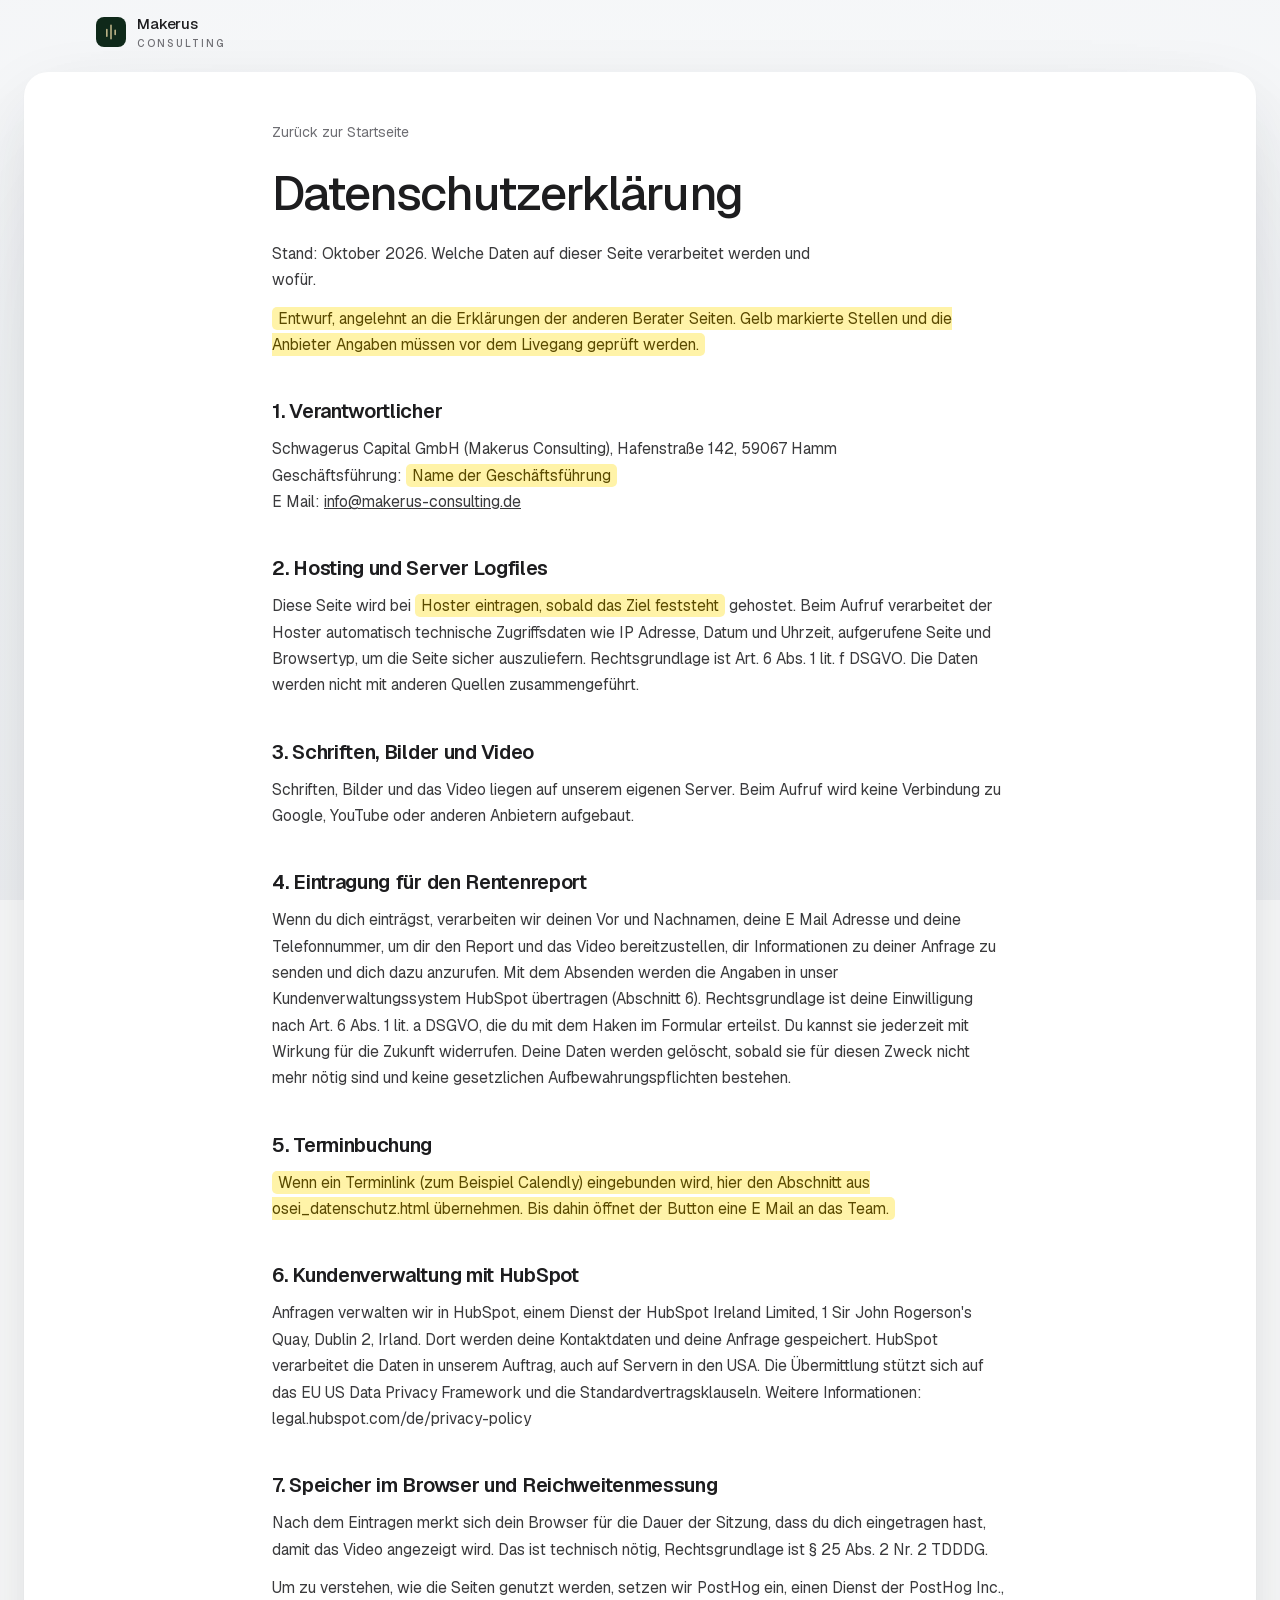
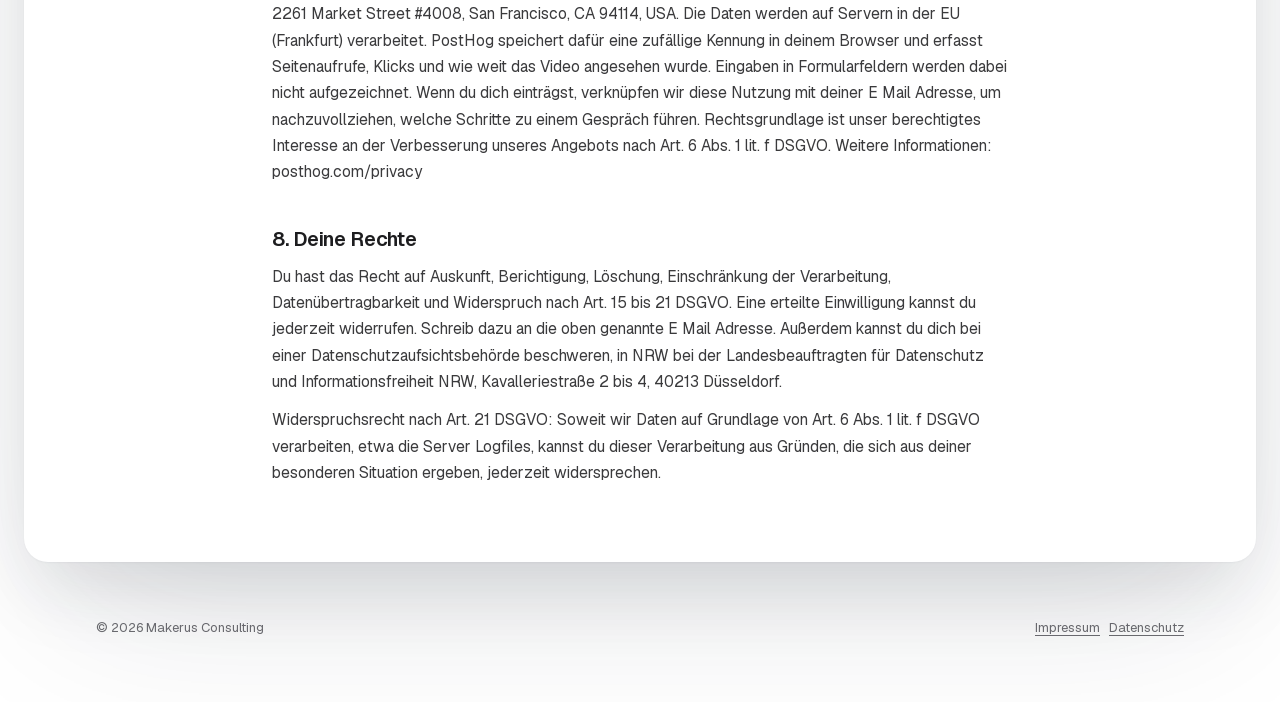
==== commit 6b75d82a: "Videoseite nach dem Opt-in und PostHog Funnel video.html ist jetzt die Videoseite Vermieter (Aufbau " ====
--- a/datenschutz.html
+++ b/datenschutz.html
@@ -36,8 +36,9 @@
 <h2>6. Kundenverwaltung mit HubSpot</h2>
 <p>Anfragen verwalten wir in HubSpot, einem Dienst der HubSpot Ireland Limited, 1 Sir John Rogerson's Quay, Dublin 2, Irland. Dort werden deine Kontaktdaten und deine Anfrage gespeichert. HubSpot verarbeitet die Daten in unserem Auftrag, auch auf Servern in den USA. Die Übermittlung stützt sich auf das EU US Data Privacy Framework und die Standardvertragsklauseln. Weitere Informationen: legal.hubspot.com/de/privacy-policy</p>
 
-<h2>7. Speicher im Browser</h2>
-<p>Nach dem Eintragen merkt sich dein Browser für die Dauer der Sitzung, dass du dich eingetragen hast, damit das Video angezeigt wird. Das ist technisch nötig, Rechtsgrundlage ist § 25 Abs. 2 Nr. 2 TDDDG. Diese Seite setzt keine Cookies zu Werbe oder Analysezwecken und lädt keinen Tracking Pixel.</p>
+<h2>7. Speicher im Browser und Reichweitenmessung</h2>
+<p>Nach dem Eintragen merkt sich dein Browser für die Dauer der Sitzung, dass du dich eingetragen hast, damit das Video angezeigt wird. Das ist technisch nötig, Rechtsgrundlage ist § 25 Abs. 2 Nr. 2 TDDDG.</p>
+<p>Um zu verstehen, wie die Seiten genutzt werden, setzen wir PostHog ein, einen Dienst der PostHog Inc., 2261 Market Street #4008, San Francisco, CA 94114, USA. Die Daten werden auf Servern in der EU (Frankfurt) verarbeitet. PostHog speichert dafür eine zufällige Kennung in deinem Browser und erfasst Seitenaufrufe, Klicks und wie weit das Video angesehen wurde. Eingaben in Formularfeldern werden dabei nicht aufgezeichnet. Wenn du dich einträgst, verknüpfen wir diese Nutzung mit deiner E Mail Adresse, um nachzuvollziehen, welche Schritte zu einem Gespräch führen. Rechtsgrundlage ist unser berechtigtes Interesse an der Verbesserung unseres Angebots nach Art. 6 Abs. 1 lit. f DSGVO. Weitere Informationen: posthog.com/privacy</p>
 
 <h2>8. Deine Rechte</h2>
 <p>Du hast das Recht auf Auskunft, Berichtigung, Löschung, Einschränkung der Verarbeitung, Datenübertragbarkeit und Widerspruch nach Art. 15 bis 21 DSGVO. Eine erteilte Einwilligung kannst du jederzeit widerrufen. Schreib dazu an die oben genannte E Mail Adresse. Außerdem kannst du dich bei einer Datenschutzaufsichtsbehörde beschweren, in NRW bei der Landesbeauftragten für Datenschutz und Informationsfreiheit NRW, Kavalleriestraße 2 bis 4, 40213 Düsseldorf.</p>
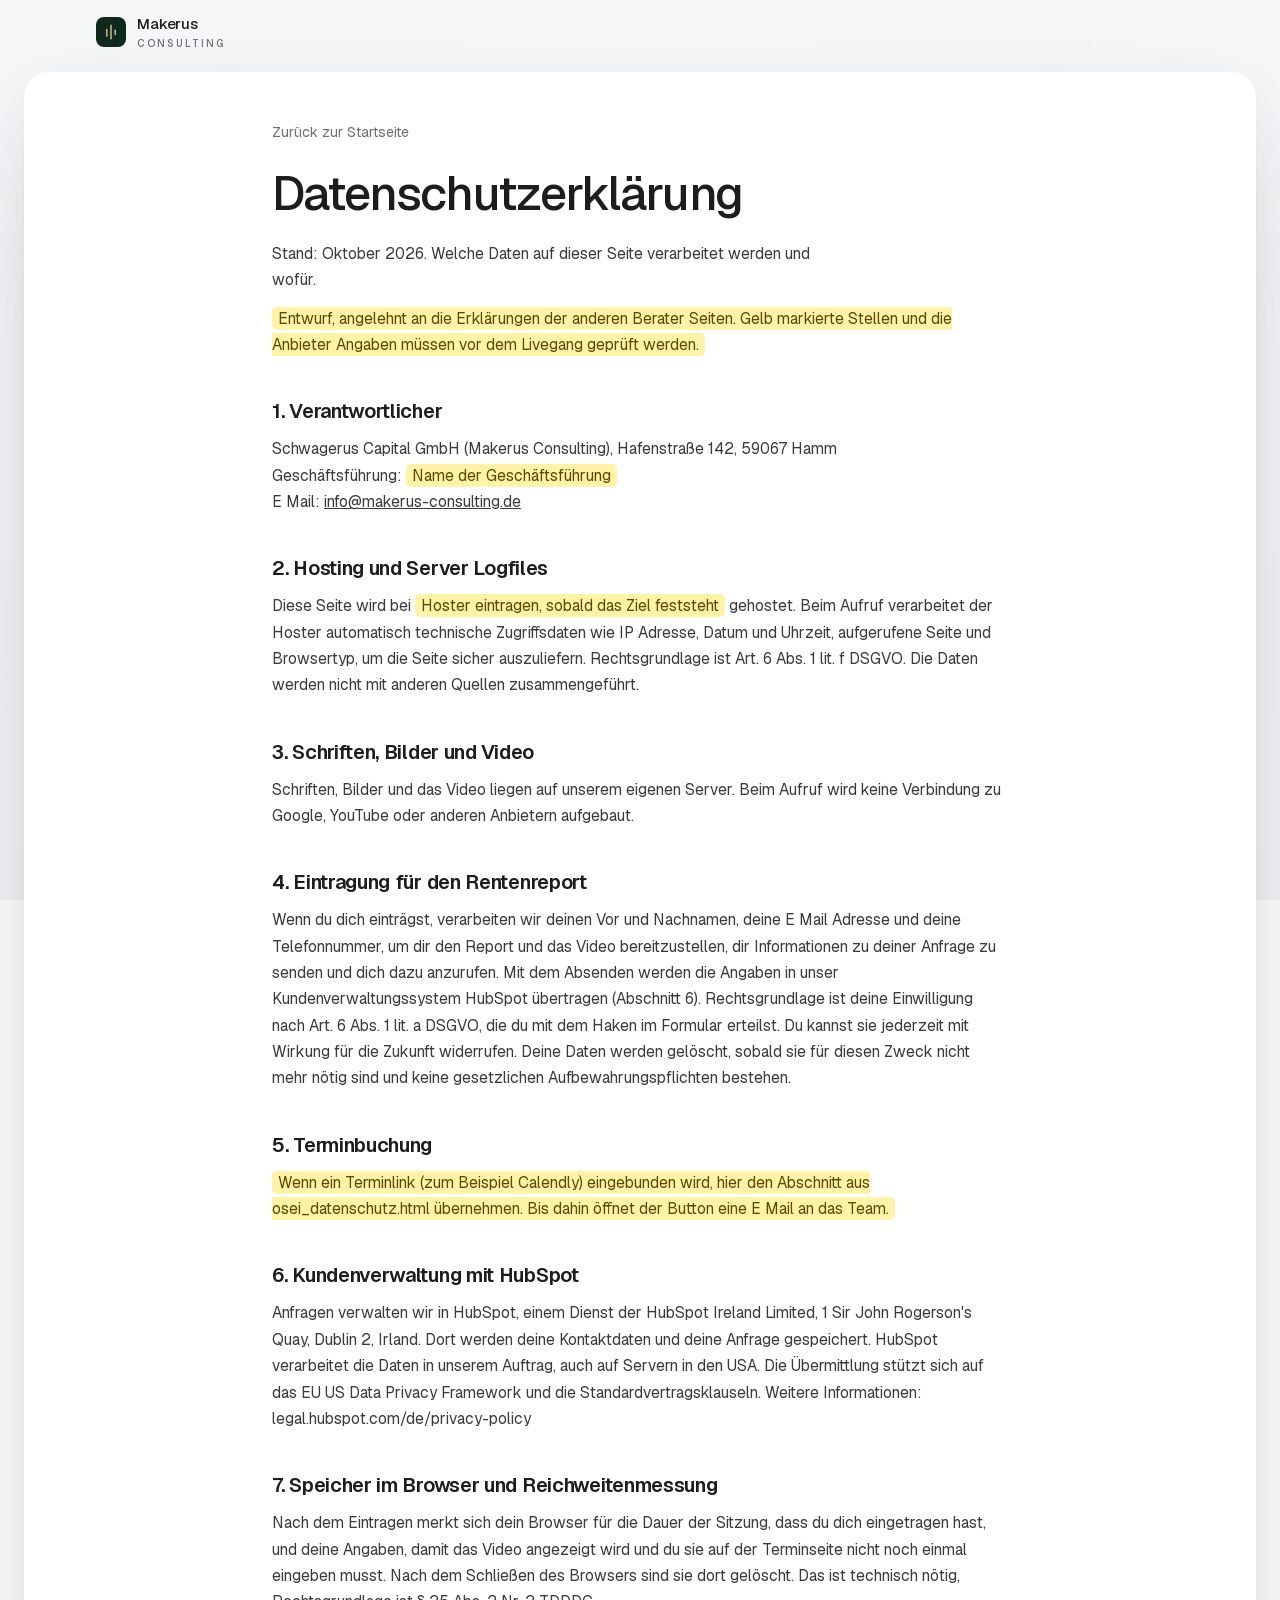
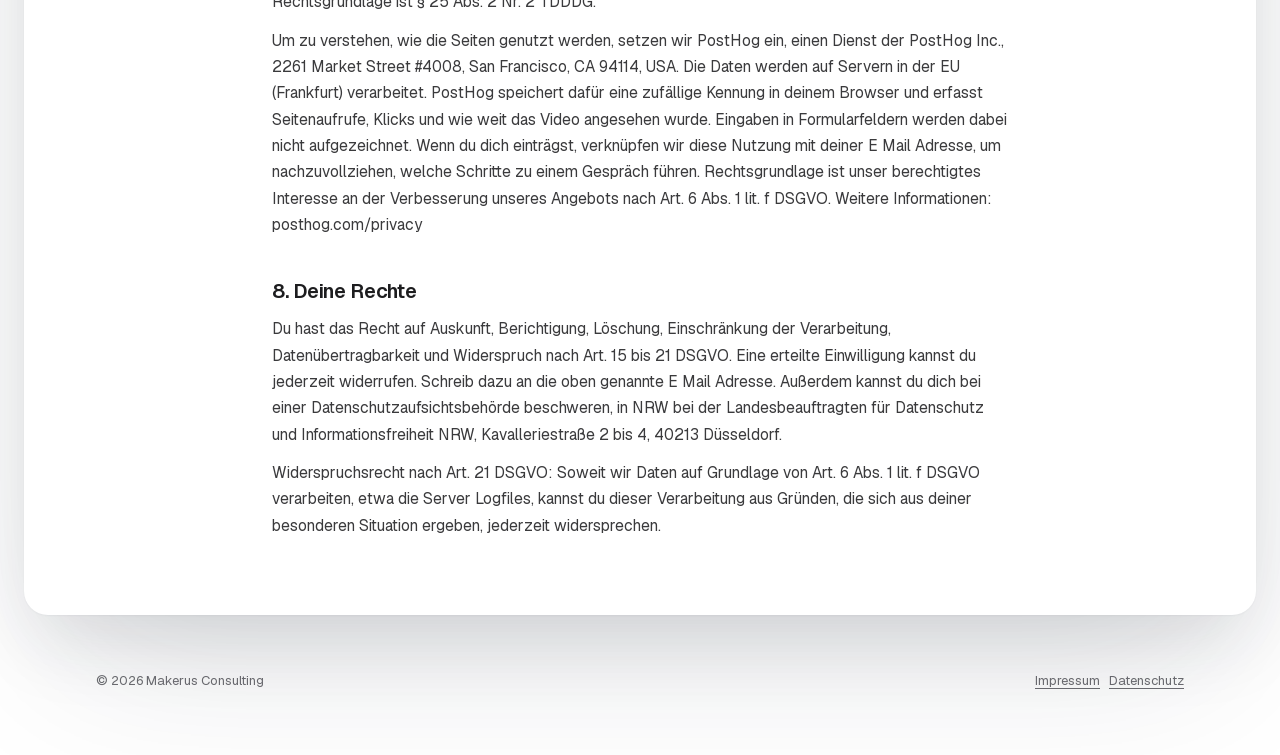
==== commit 3e622cf7: "Funnel nach Simons Briefing: Opt-in, Video, Terminseite mit Qualifizierung Opt-in mit Vorname, E-Mai" ====
--- a/datenschutz.html
+++ b/datenschutz.html
@@ -37,7 +37,7 @@
 <p>Anfragen verwalten wir in HubSpot, einem Dienst der HubSpot Ireland Limited, 1 Sir John Rogerson's Quay, Dublin 2, Irland. Dort werden deine Kontaktdaten und deine Anfrage gespeichert. HubSpot verarbeitet die Daten in unserem Auftrag, auch auf Servern in den USA. Die Übermittlung stützt sich auf das EU US Data Privacy Framework und die Standardvertragsklauseln. Weitere Informationen: legal.hubspot.com/de/privacy-policy</p>
 
 <h2>7. Speicher im Browser und Reichweitenmessung</h2>
-<p>Nach dem Eintragen merkt sich dein Browser für die Dauer der Sitzung, dass du dich eingetragen hast, damit das Video angezeigt wird. Das ist technisch nötig, Rechtsgrundlage ist § 25 Abs. 2 Nr. 2 TDDDG.</p>
+<p>Nach dem Eintragen merkt sich dein Browser für die Dauer der Sitzung, dass du dich eingetragen hast, und deine Angaben, damit das Video angezeigt wird und du sie auf der Terminseite nicht noch einmal eingeben musst. Nach dem Schließen des Browsers sind sie dort gelöscht. Das ist technisch nötig, Rechtsgrundlage ist § 25 Abs. 2 Nr. 2 TDDDG.</p>
 <p>Um zu verstehen, wie die Seiten genutzt werden, setzen wir PostHog ein, einen Dienst der PostHog Inc., 2261 Market Street #4008, San Francisco, CA 94114, USA. Die Daten werden auf Servern in der EU (Frankfurt) verarbeitet. PostHog speichert dafür eine zufällige Kennung in deinem Browser und erfasst Seitenaufrufe, Klicks und wie weit das Video angesehen wurde. Eingaben in Formularfeldern werden dabei nicht aufgezeichnet. Wenn du dich einträgst, verknüpfen wir diese Nutzung mit deiner E Mail Adresse, um nachzuvollziehen, welche Schritte zu einem Gespräch führen. Rechtsgrundlage ist unser berechtigtes Interesse an der Verbesserung unseres Angebots nach Art. 6 Abs. 1 lit. f DSGVO. Weitere Informationen: posthog.com/privacy</p>
 
 <h2>8. Deine Rechte</h2>
